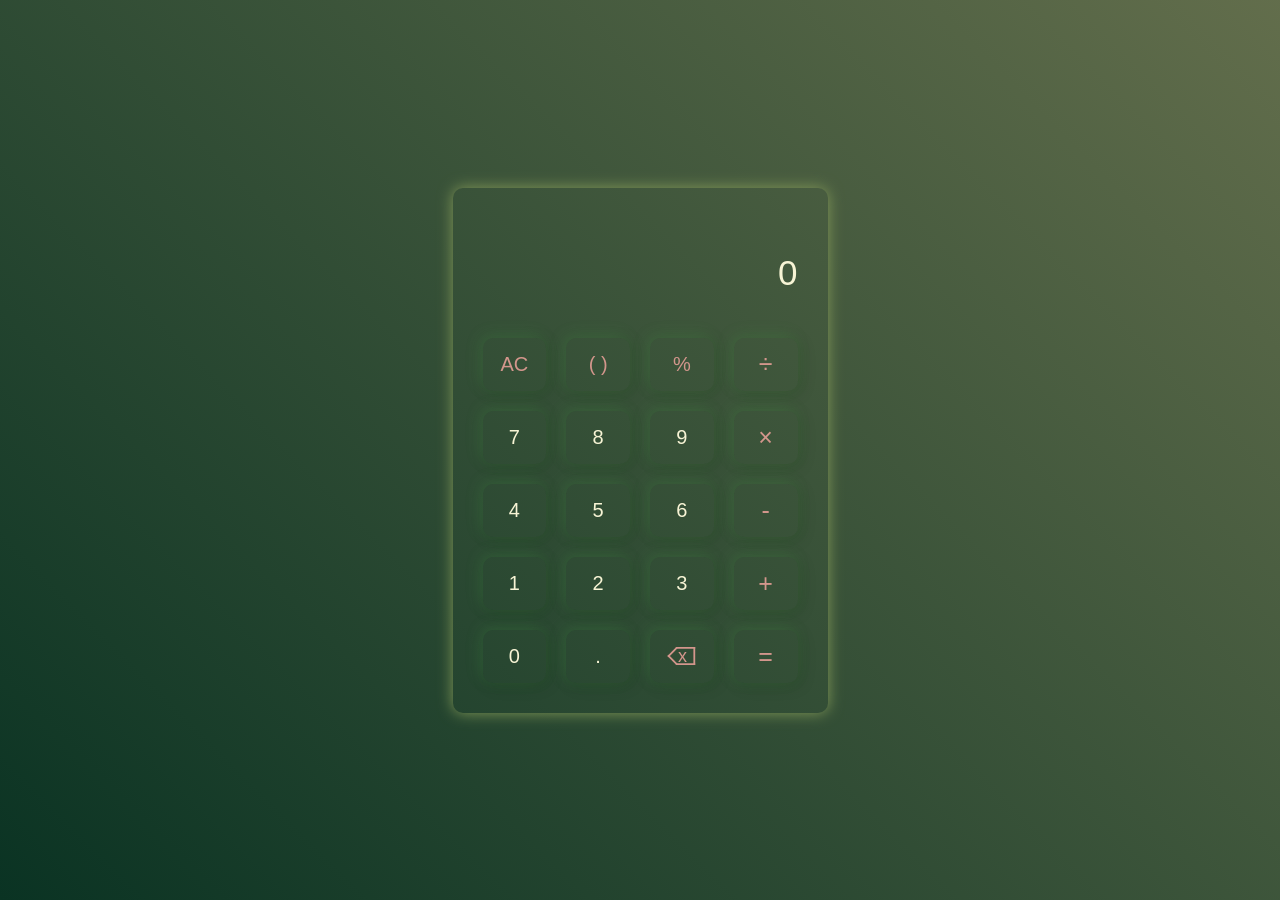
==== calculadora/index.html @ 40088c30 "Add 'calculadora/' from commit '5c67e1636a0575b57da9e48850eb4106c5fabe4e' git-subtree-dir: calculado" ====
<!DOCTYPE html>
<html lang="pt-br">

<head>
    <meta charset="UTF-8">
    <meta name="viewport" content="width=device-width, initial-scale=1.0">
    <title>Calculadora</title>
    <link rel="stylesheet" href="style.css">

    <link rel="preconnect" href="https://fonts.googleapis.com">
<link rel="preconnect" href="https://fonts.gstatic.com" crossorigin>
<link href="https://fonts.googleapis.com/css2?family=Bricolage+Grotesque:opsz,wght@12..96,200..800&family=Caacupe+One&family=Inter:ital,opsz,wght@0,14..32,100..900;1,14..32,100..900&family=Quicksand:wght@300..700&family=Roboto:ital,wght@0,100..900;1,100..900&family=Spicy+Rice&family=Unkempt:wght@400;700&display=swap" rel="stylesheet">
</head>

<body>
    <div class="calculadora">
            <div class="display">
                <input type="text" class="display-input" placeholder="0">
                <input type="text" class="display-result">
            </div>
            <div class="buttons">
                <button class="operator">AC</button>
                <button class="operator">( )</button>
                <button class="operator">%</button>
                <button class="operator"><span>÷</span></button>
                <button>7</button>
                <button>8</button>
                <button>9</button>
                <button class="operator"><span>×</span></button>
                <button>4</button>
                <button>5</button>
                <button>6</button>
                <button class="operator"><span>-</span></button>
                <button>1</button>
                <button>2</button>
                <button>3</button>
                <button class="operator"><span>+</span></button>
                <button>0</button>
                <button>.</button>
                <button class="operator backspace"><span></span></button>
                <button class="operator"><span>=</span></button>

            </div>
    </div>


    <script src="script.js"></script>
</body>
</html>
---- calculadora/style.css ----
/* paleta de cores 
dark green: #0A3323
moss green: #839958
beige: #F7F4D5
rosy brwn: #D3968C
midnight green: #105666*/


* {
    margin: 0;
    padding: 0;
    box-sizing: border-box;
    font-family: "Caacupe One", sans-serif;
}

body {
    display: flex;
    justify-content: center;
    align-items: center;
    min-height: 100vh;
    background: linear-gradient(45deg, #0A3323, #3d4b21ce);
}

.calculadora {
    width: 375px;
    padding: 30px;
    border-radius: 10px;
    box-shadow: 0 0 15px #839958;
}

.display {
    position: relative;
    margin: 30px 0 40px;
}

.display input {
    width: 100%;
    height: 50px;
    background: transparent; 
    border: none;
    font-size: 35px;
    color: #F7F4D5;
    text-align: right;
    pointer-events: none;
}

.display .display-input::placeholder {
    color: #F7F4D5;
}

.display.active .display-input {
    font-size: 20px;
    color: #F7F4D5;
    transform: translateY(-65%);
    transition: .5s;
}

.display .display-result {
    position: absolute;
    left: 0;
    font-size: 30px;
    color: #D3968C;
    transform: translateY(65%);

}

.display.active .display-result {
    font-size: 45px;
    transform: translateY(0);
    transition: .5s;
}

.buttons {
    display: grid;
    grid-template-columns: repeat(4, 1fr);
    gap: 20px;
}

.buttons button {
    padding: 15px;
    background: transparent;
    border-radius: 10px;
    border: none;
    font-size: 20px;
    color: #F7F4D5;
    cursor: pointer;
    box-shadow: -3px -3px 15px rgba(87, 183, 87, 0.179), 3px 3px 15px rgba(10, 50, 2, 0.179);
} 

.buttons .operator {
    position: relative;
    color: #D3968C;
}

.buttons .operator span {
    position: absolute;
    left: 50%;
    top: 50%;
    transform: translate(-50%, -50%);
    font-size: 25px;
}

.buttons .operator.backspace span {
    display: flex;
    align-items: center;
    width: 22px;
    height: 20px;
    border: 2px solid #D3968C;
    border-left-color: transparent;
    transform: translate(-35%, -50%) scale(.9);
}

.buttons .operator.backspace span::before {
    content: '';
    position: absolute;
    left: -8px;
    width: 12px;
    height: 12px;
    border-left: 2px solid #D3968C;
    border-bottom: 2px solid #D3968C;
    transform: rotate(45deg);

}

.buttons .operator.backspace span::after {
content: 'x';
padding-left: 1px;
font-size: 20px;
line-height: 1;
}
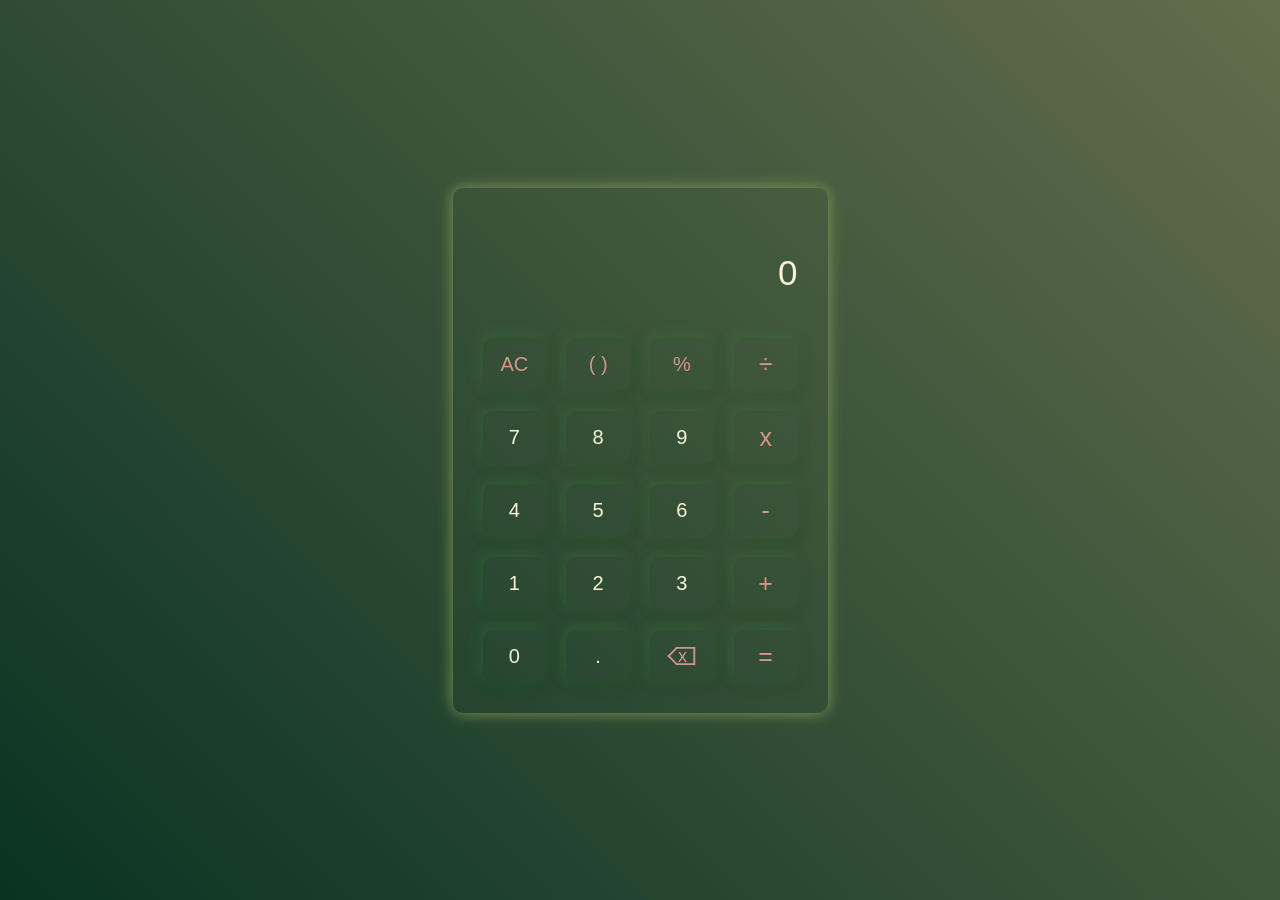
==== commit 8cf7d22c: "melhora as funções e corrige bugs" ====
--- a/calculadora/index.html
+++ b/calculadora/index.html
@@ -26,7 +26,7 @@
                 <button>7</button>
                 <button>8</button>
                 <button>9</button>
-                <button class="operator"><span>×</span></button>
+                <button class="operator"><span>x</span></button>
                 <button>4</button>
                 <button>5</button>
                 <button>6</button>
